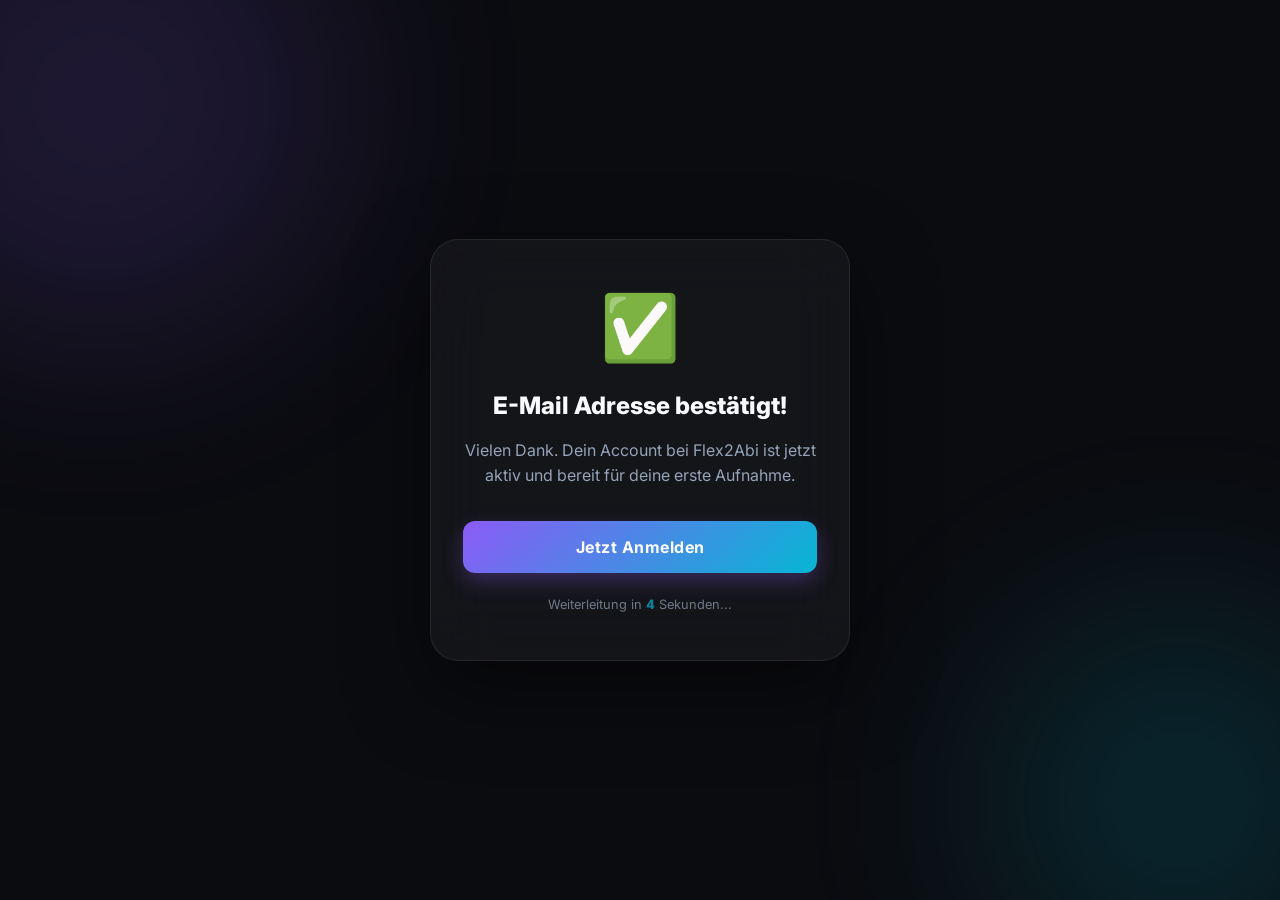
==== confirmed.html @ a2866a6e "Add email confirmation landing page" ====
<!DOCTYPE html>
<html lang="de">
<head>
    <meta charset="UTF-8">
    <meta name="viewport" content="width=device-width, initial-scale=1.0, maximum-scale=1.0, user-scalable=no">
    <title>Bestätigung erfolgreich – Flex2Abi</title>
    <meta name="theme-color" content="#0b0c10">
    <link rel="preconnect" href="https://fonts.googleapis.com">
    <link rel="preconnect" href="https://fonts.gstatic.com" crossorigin>
    <link href="https://fonts.googleapis.com/css2?family=Inter:wght@400;600;800&display=swap" rel="stylesheet">
    <style>
        :root {
            --bg-color: #0b0c10;
            --accent-primary: #8b5cf6;
            --accent-secondary: #06b6d4;
            --text-main: #f8fafc;
            --text-muted: #94a3b8;
            --glass-border: rgba(255, 255, 255, 0.08);
            --card-bg: rgba(255, 255, 255, 0.04);
            --success: #22c55e;
            --gradient: linear-gradient(135deg, var(--accent-primary), var(--accent-secondary));
        }
        * { margin: 0; padding: 0; box-sizing: border-box; font-family: 'Inter', system-ui, sans-serif; }
        body {
            background-color: var(--bg-color);
            color: var(--text-main);
            min-height: 100vh;
            display: flex;
            align-items: center;
            justify-content: center;
            overflow: hidden;
            position: relative;
        }
        .bg-blob { position: fixed; border-radius: 50%; filter: blur(100px); opacity: 0.15; animation: float 12s ease-in-out infinite; pointer-events: none; }
        .bg-blob-1 { width: 500px; height: 500px; background: var(--accent-primary); top: -150px; left: -150px; }
        .bg-blob-2 { width: 400px; height: 400px; background: var(--accent-secondary); bottom: -100px; right: -100px; animation-delay: -6s; }
        @keyframes float { 0%, 100% { transform: translate(0, 0) scale(1); } 50% { transform: translate(30px, -30px) scale(1.05); } }

        .confirm-card {
            background: var(--card-bg); backdrop-filter: blur(30px); -webkit-backdrop-filter: blur(30px);
            border: 1px solid var(--glass-border); border-radius: 28px; padding: 3rem 2rem;
            width: 100%; max-width: 420px; margin: 1.5rem; text-align: center;
            box-shadow: 0 30px 80px rgba(0,0,0,0.5); position: relative; z-index: 10;
            animation: cardIn 0.6s cubic-bezier(0.34, 1.56, 0.64, 1) forwards;
        }
        @keyframes cardIn { from { opacity: 0; transform: translateY(40px) scale(0.95); } to { opacity: 1; transform: translateY(0) scale(1); } }

        .success-icon {
            font-size: 4rem; margin-bottom: 1.5rem; display: inline-block;
            animation: checkPop 0.8s cubic-bezier(0.175, 0.885, 0.32, 1.275) forwards;
            animation-delay: 0.3s; opacity: 0;
        }
        @keyframes checkPop { from { opacity: 0; transform: scale(0.5); } to { opacity: 1; transform: scale(1); } }

        h1 { font-size: 1.5rem; font-weight: 800; margin-bottom: 1rem; line-height: 1.3; }
        p { color: var(--text-muted); line-height: 1.6; margin-bottom: 2rem; }

        .login-btn {
            display: inline-block; width: 100%; padding: 1rem;
            background: var(--gradient); border: none; border-radius: 12px;
            color: white; font-size: 1rem; font-weight: 700; text-decoration: none;
            transition: all 0.2s ease; box-shadow: 0 8px 20px rgba(139,92,246,0.3);
            letter-spacing: 0.5px;
        }
        .login-btn:hover { transform: translateY(-2px); box-shadow: 0 12px 28px rgba(139,92,246,0.45); }

        .redirect-text { font-size: 0.8rem; color: var(--text-muted); margin-top: 1.5rem; opacity: 0.7; }
        #countdown { color: var(--accent-secondary); font-weight: 800; }
    </style>
</head>
<body>
    <div class="bg-blob bg-blob-1"></div>
    <div class="bg-blob bg-blob-2"></div>

    <div class="confirm-card">
        <div class="success-icon">✅</div>
        <h1>E-Mail Adresse bestätigt!</h1>
        <p>Vielen Dank. Dein Account bei Flex2Abi ist jetzt aktiv und bereit für deine erste Aufnahme.</p>
        
        <a href="login.html" class="login-btn">Jetzt Anmelden</a>

        <div class="redirect-text">
            Weiterleitung in <span id="countdown">5</span> Sekunden...
        </div>
    </div>

    <script>
        let timeLeft = 5;
        const countdownEl = document.getElementById('countdown');
        
        const timer = setInterval(() => {
            timeLeft--;
            countdownEl.textContent = timeLeft;
            if (timeLeft <= 0) {
                clearInterval(timer);
                window.location.href = 'login.html';
            }
        }, 1000);
    </script>
</body>
</html>
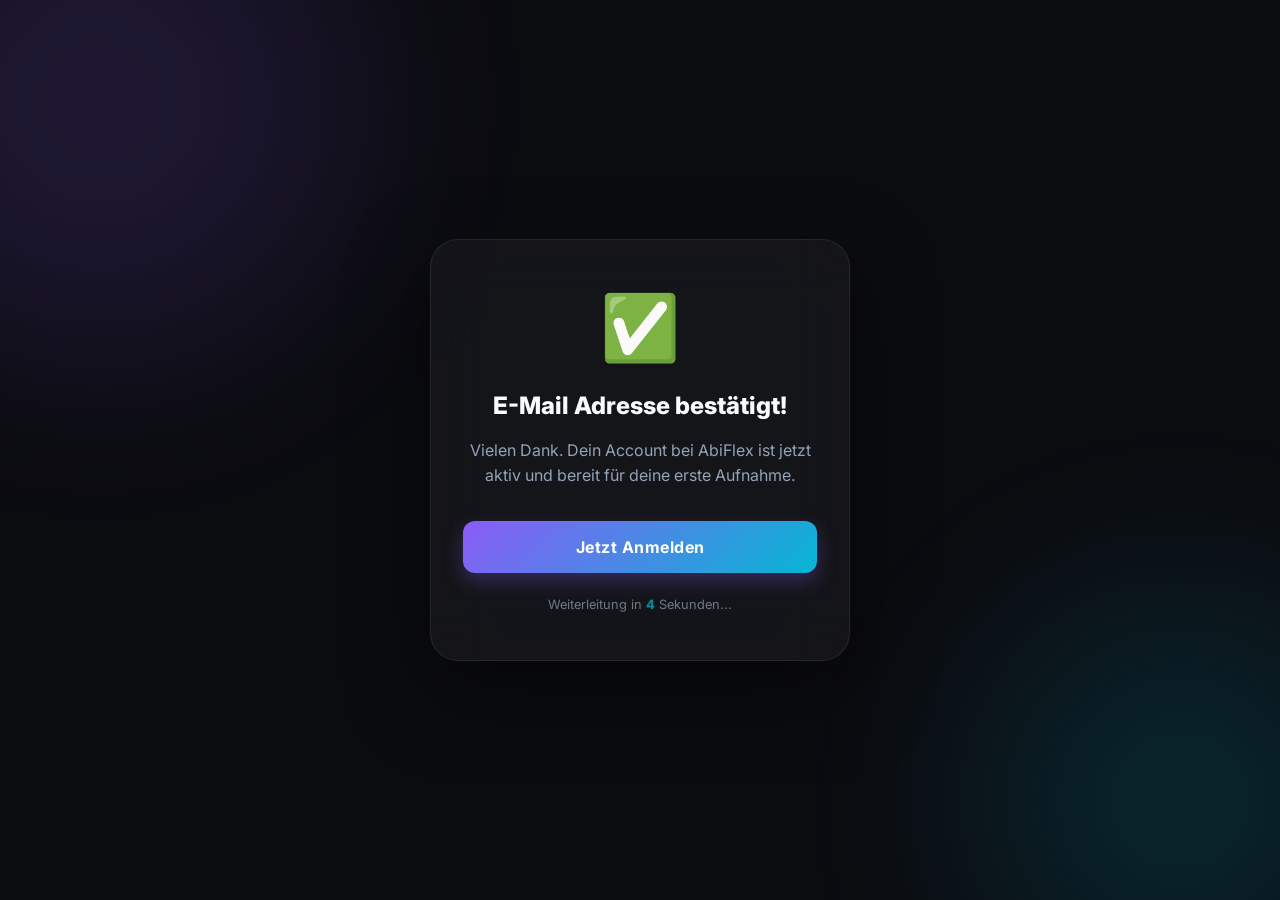
==== commit 7601c2fa: "Full Rebranding: Flex2Abi -> AbiFlex (UI, Metadata, Storage Keys, CI/CD)" ====
--- a/confirmed.html
+++ b/confirmed.html
@@ -2,9 +2,16 @@
 <html lang="de">
 <head>
     <meta charset="UTF-8">
-    <meta name="viewport" content="width=device-width, initial-scale=1.0, maximum-scale=1.0, user-scalable=no">
-    <title>Bestätigung erfolgreich – Flex2Abi</title>
-    <meta name="theme-color" content="#0b0c10">
+    <meta name="viewport" content="width=device-width, initial-scale=1.0">
+    <title>Bestätigung erfolgreich – AbiFlex</title>
+    <script>
+        document.addEventListener('DOMContentLoaded', () => {
+            const meta = document.createElement('meta');
+            meta.name = 'theme-color';
+            meta.content = '#0b0c10';
+            document.head.appendChild(meta);
+        });
+    </script>
     <link rel="preconnect" href="https://fonts.googleapis.com">
     <link rel="preconnect" href="https://fonts.gstatic.com" crossorigin>
     <link href="https://fonts.googleapis.com/css2?family=Inter:wght@400;600;800&display=swap" rel="stylesheet">
@@ -37,7 +44,7 @@
         @keyframes float { 0%, 100% { transform: translate(0, 0) scale(1); } 50% { transform: translate(30px, -30px) scale(1.05); } }
 
         .confirm-card {
-            background: var(--card-bg); backdrop-filter: blur(30px); -webkit-backdrop-filter: blur(30px);
+            background: var(--card-bg); -webkit-backdrop-filter: blur(30px); backdrop-filter: blur(30px);
             border: 1px solid var(--glass-border); border-radius: 28px; padding: 3rem 2rem;
             width: 100%; max-width: 420px; margin: 1.5rem; text-align: center;
             box-shadow: 0 30px 80px rgba(0,0,0,0.5); position: relative; z-index: 10;
@@ -75,7 +82,7 @@
     <div class="confirm-card">
         <div class="success-icon">✅</div>
         <h1>E-Mail Adresse bestätigt!</h1>
-        <p>Vielen Dank. Dein Account bei Flex2Abi ist jetzt aktiv und bereit für deine erste Aufnahme.</p>
+        <p>Vielen Dank. Dein Account bei AbiFlex ist jetzt aktiv und bereit für deine erste Aufnahme.</p>
         
         <a href="login.html" class="login-btn">Jetzt Anmelden</a>
 
